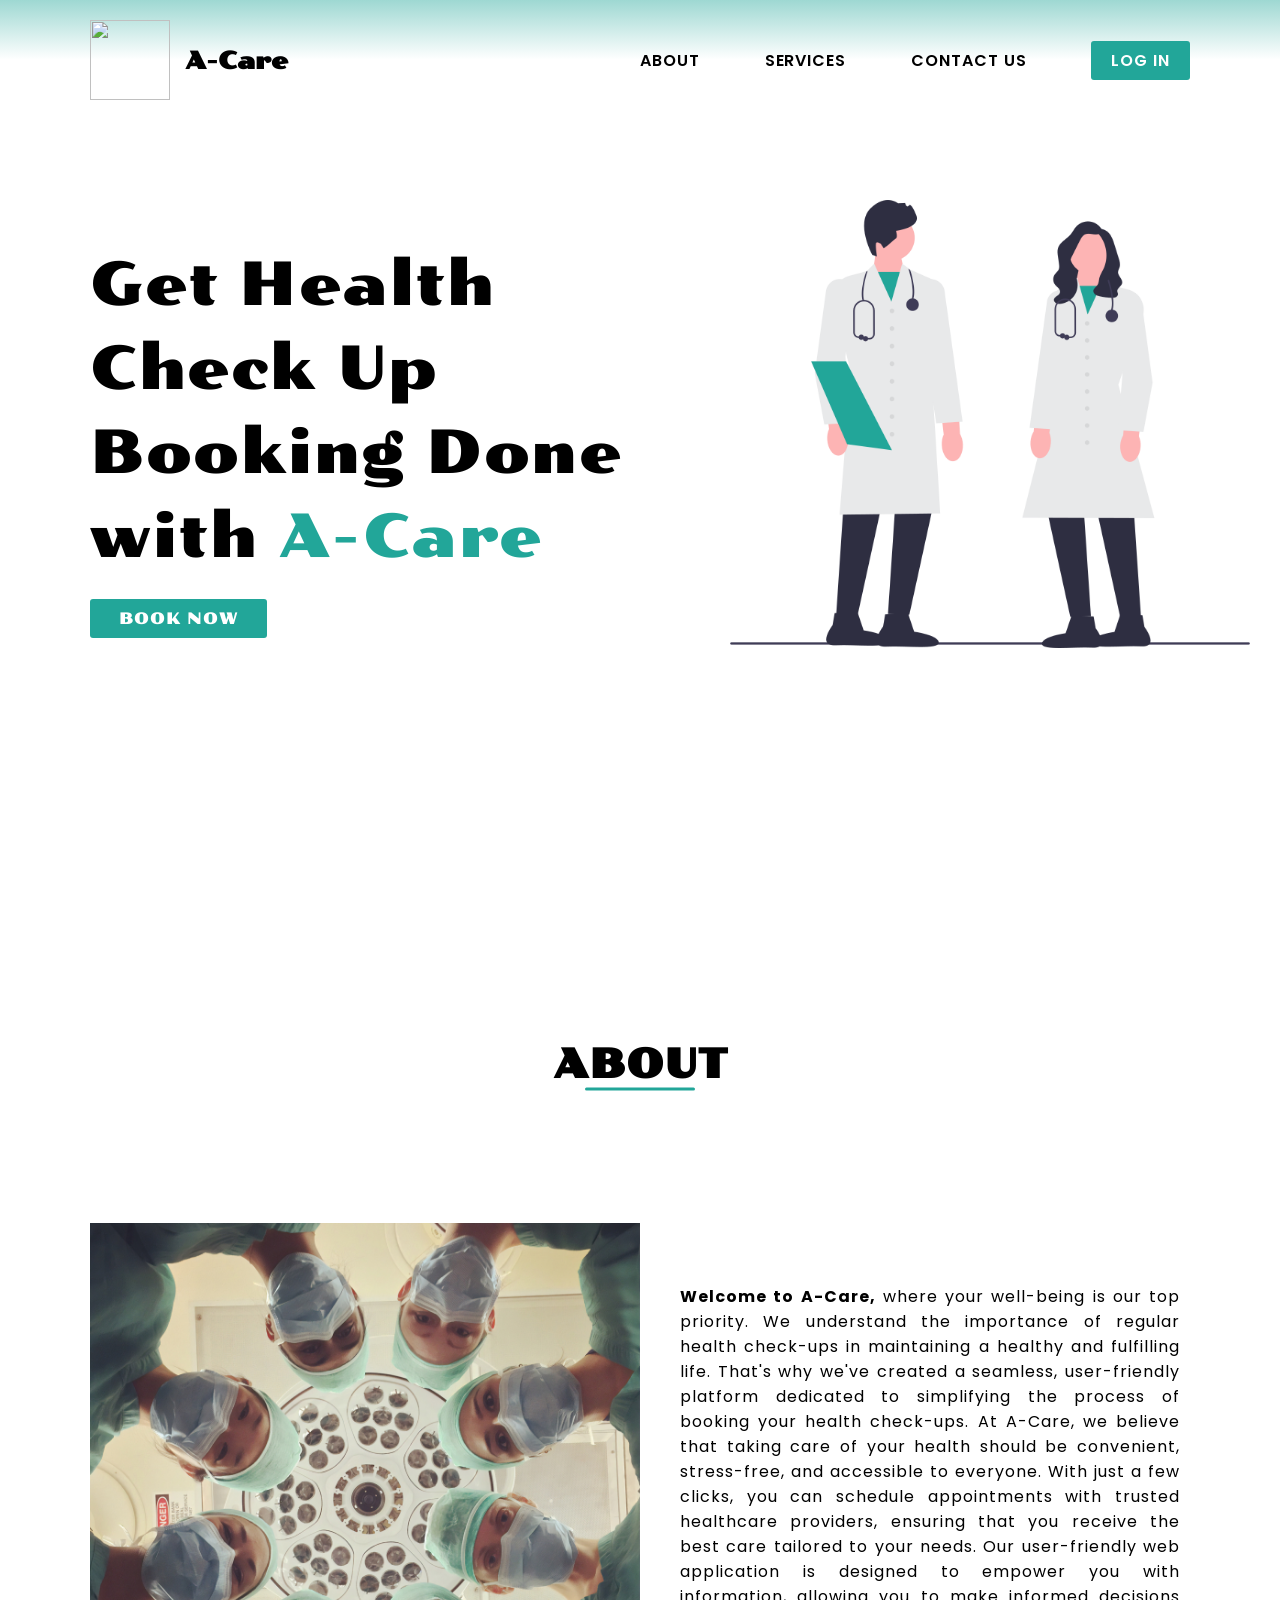
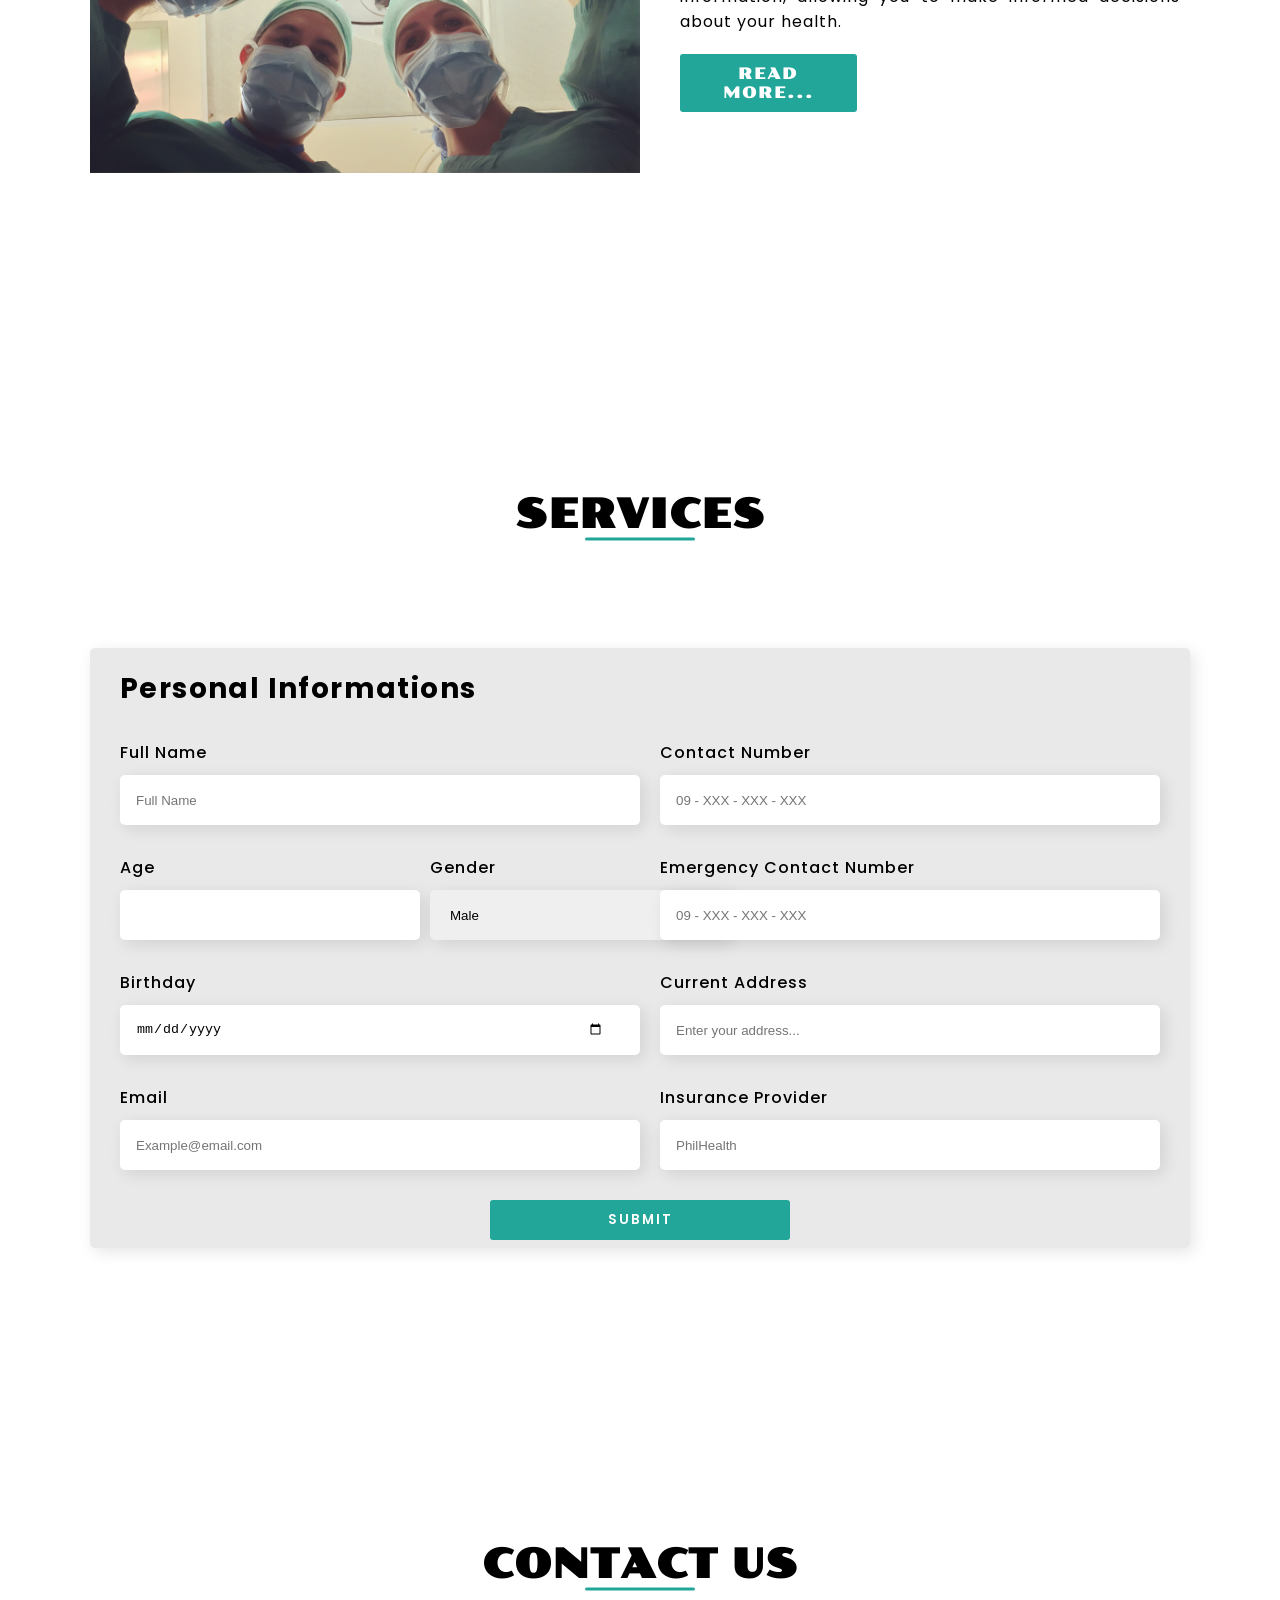
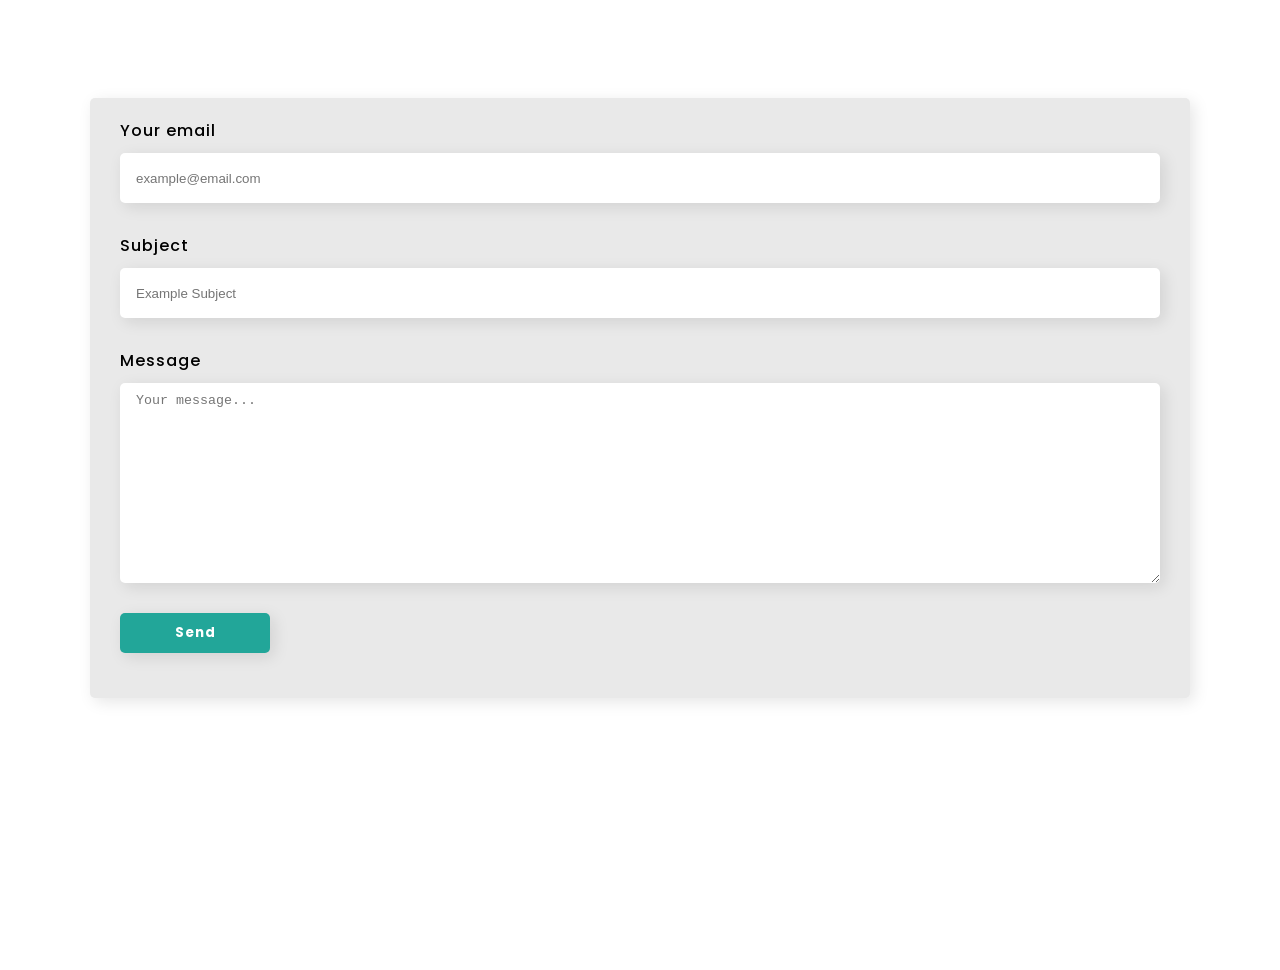
==== index.html @ 089510f6 "hello" ====
<!DOCTYPE html>
<html lang="en">
  <head>
    <meta charset="UTF-8" />
    <meta name="viewport" content="width=device-width, initial-scale=1.0" />
    <title>ACare - Landing Page</title>
    <link rel="stylesheet" href="landing-page.css" />
    <link
      rel="stylesheet"
      href="https://cdnjs.cloudflare.com/ajax/libs/animate.css/4.1.1/animate.min.css"
    />
  </head>
  <body>
    <header>
      <nav>
        <div class="left">
          <div class="logo">
            <img src="../assets/LOGO.png" alt="" />
          </div>
          <h1>A-Care</h1>
        </div>
        <div class="nav-links">
          <ul>
            <li><a href="#about-page">ABOUT</a></li>
            <li><a href="#services-page">SERVICES</a></li>
            <li><a href="#contact-page">CONTACT US</a></li>
            <li><a href="#" class="login">LOG IN</a></li>
          </ul>
        </div>
      </nav>
    </header>
    <main>
      <section id="hero">
        <div class="left animate__animated animate__fadeIn animate__delay-1s">
          <h1>Get Health Check Up Booking Done with <span>A-Care</span></h1>
          <a href="#" class="book-now">BOOK NOW</a>
        </div>
        <div class="right animate__animated animate__fadeIn animate__delay-2s">
          <img src="../assets/doctors.png" alt="doctor" />
        </div>
      </section>
      <section id="about-page">
        <h1 class="page-title">ABOUT</h1>
        <div class="page-content">
          <div class="left">
            <img src="../assets/hospital.jpg" alt="hospital" />
          </div>
          <div class="right">
            <p>
              <span>Welcome to A-Care,</span> where your well-being is our top
              priority. We understand the importance of regular health check-ups
              in maintaining a healthy and fulfilling life. That's why we've
              created a seamless, user-friendly platform dedicated to
              simplifying the process of booking your health check-ups. At
              A-Care, we believe that taking care of your health should be
              convenient, stress-free, and accessible to everyone. With just a
              few clicks, you can schedule appointments with trusted healthcare
              providers, ensuring that you receive the best care tailored to
              your needs. Our user-friendly web application is designed to
              empower you with information, allowing you to make informed
              decisions about your health.
            </p>
            <a href="#">READ MORE...</a>
          </div>
        </div>
      </section>
      <section id="services-page">
        <h1 class="page-title">SERVICES</h1>
        <div class="page-content">
          <div class="center">
            <h2>Personal Informations</h2>
            <form>
              <div class="forms">
              <div class="form-left">
                <div class="form-control">
                  <label for="fullName">Full Name</label>
                  <input type="text" name="fullName" id="fullName" placeholder="Full Name">
                </div>
                <div class="small-inputs">
                  <div class="form-control">
                    <label for="age">Age</label>
                    <input type="number" id="age" name="age">
                  </div>
                  <div class="form-control">
                    <label for="gender">Gender</label>
                    <select id="gender" name="gender">
                      <option value="male">Male</option>
                      <option value="female">Female</option>
                    </select>
                  </div>
                </div>
                <div class="form-control">
                  <label for="bdate">Birthday</label>
                  <input type="date" name="bdate" id="bdate" placeholder="mm/dd/yyyy">
                </div>
                <div class="form-control">
                  <label for="email">Email</label>
                  <input type="email" name="email" id="email" placeholder="Example@email.com">
                </div>
              </div>
              <div class="form-right">
                <div class="form-control">
                  <label for="cNum">Contact Number</label>
                  <input type="text" name="cNum" id="cNum" placeholder="09 - XXX - XXX - XXX">
                </div>
                <div class="form-control">
                  <label for="emergency">Emergency Contact Number</label>
                  <input type="text" name="emergency" id="emergency" placeholder="09 - XXX - XXX - XXX">
                </div>
                <div class="form-control">
                  <label for="paddress">Current Address</label>
                  <input type="text" name="paddress" id="paddress" placeholder="Enter your address...">
                </div>
                <div class="form-control">
                  <label for="insurance">Insurance Provider</label>
                  <input type="text" name="insurance" id="insurance" placeholder="PhilHealth">
                </div>
              </div>
            </div>
            <div class="buttons">
              <button class="submit">submit</button>
            </div>
            </form>
          </div>
        </div>
      </section>
      <section id="contact-page">
        <h1 class="page-title">CONTACT US</h1>
        <div class="page-content">
          <div class="center">
            <form>
              <div class="form-control">
                <label for="email">Your email</label>
                <input
                  id="email"
                  name="email"
                  type="email"
                  placeholder="example@email.com"
                />
              </div>
              <div class="form-control">
                <label for="subject">Subject</label>
                <input
                  type="text"
                  name="subject"
                  id="subject"
                  placeholder="Example Subject"
                />
              </div>
              <div class="form-control">
                <label for="message">Message</label>
                <textarea
                  id="message"
                  name="message"
                  rows="4"
                  cols="50"
                  placeholder="Your message..."
                ></textarea>
              </div>
              <button>Send</button>
            </form>
          </div>
        </div>
      </section>
    </main>
  </body>
</html>

<!-- <section class="hero">
      </section>
      <section class="about-page" id="about-page">
        <div
          class="page-title animate__animated animate__fadeIn animate__delay-1s"
        >
          <h1>About</h1>
        </div>
        <div class="content">
          <div class="left animate__animated animate__fadeIn animate__delay-2s">
            <img src="../assets/hospital.jpg" alt="hospital" />
          </div>
          <div
            class="right left animate__animated animate__fadeIn animate__delay-3s"
          >
            <p>
              <span>Welcome to A-Care,</span> where your well-being is our top
              priority. We understand the importance of regular health check-ups
              in maintaining a healthy and fulfilling life. That's why we've
              created a seamless, user-friendly platform dedicated to
              simplifying the process of booking your health check-ups. At
              A-Care, we believe that taking care of your health should be
              convenient, stress-free, and accessible to everyone. With just a
              few clicks, you can schedule appointments with trusted healthcare
              providers, ensuring that you receive the best care tailored to
              your needs. Our user-friendly web application is designed to
              empower you with information, allowing you to make informed
              decisions about your health.
            </p>
            <button>READ MORE...</button>
          </div>
        </div>
      </section>
      <section id="services-page">
        <div class="page-title">
          <h1>Services</h1>
        </div>
      </section>
      <section id="contact-page">
        <div class="page-title">
          <h1>Contact Us</h1>
        </div>
      </section> -->
---- landing-page.css ----
@import url("https://fonts.googleapis.com/css2?family=Poller+One&family=Poppins:ital,wght@0,300;1,300&display=swap");

* {
  margin: 0;
  padding: 0;
  box-sizing: border-box;
}

body {
  scroll-behavior: smooth;
}

nav {
  height: 120px;
  padding: 20px 90px;
  display: flex;
  justify-content: space-between;
  align-items: center;
  background: linear-gradient(
    180deg,
    rgba(34, 166, 153, 0.44) 0%,
    rgba(255, 255, 255, 0) 49.78%
  );
}

nav .left {
  display: flex;
  align-items: center;
  justify-content: center;
  gap: 15px;
}

nav .left h1 {
  font-family: "Poller One", cursive;
}

nav .logo {
  width: 80px;
  height: 80px;
  border-radius: 50%;
}

nav .logo img {
  width: 80px;
  height: 80px;
}

nav .nav-links {
  height: 100%;
  width: 50%;
}

nav .nav-links ul {
  display: flex;
  align-items: center;
  justify-content: space-between;
  height: 100%;
}

nav .nav-links ul li {
  list-style-type: none;
}

nav .nav-links ul li a {
  text-decoration: none;
  color: black;
  color: #000;
  text-align: center;
  font-family: Poppins;
  font-size: 16px;
  font-style: normal;
  font-weight: 600;
  line-height: normal;
  letter-spacing: 0.95px;
  position: relative;
}

nav .nav-links > ul > li > a::after {
  content: "";
  position: absolute;
  left: 0;
  bottom: -3px;
  width: 100%;
  background-color: #22a699;
  height: 2px;
  transform: scaleX(0);
  transition: all 0.3s ease;
}

nav .nav-links > ul > li > a:not(.login):hover::after {
  transform: scaleX(1);
}

nav .nav-links ul li .login {
  background: #22a699;
  padding: 8px 20px;
  color: #fff;
  border-radius: 3px;
}

nav .nav-links ul li .login:hover {
  opacity: 80%;
}

main section {
  padding: 20px 90px;
  height: 100vh;
}

main section:not(#hero) {
  margin-bottom: 150px;
}

main #hero {
  display: flex;
  justify-content: space-between;
  align-items: start;
}

main section .left,
main section .right {
  width: 50%;
  height: 600px;
}

main section .left {
  display: flex;
  flex-direction: column;
  justify-content: center;
}

main section .left > h1 {
  font-family: "Poller One", cursive;
  font-size: 60px;
  font-style: normal;
  font-weight: 400;
  line-height: 140%;
  letter-spacing: 1.5px;
}

main section .left > h1 > span {
  color: #22a699;
}

main section .left > a {
  width: 176.663px;
  padding: 10px;
  text-align: center;
  text-decoration: none;
  color: #fff;
  background: #22a699;
  font-family: "Poller One", cursive;
  margin-top: 20px;
  border-radius: 3px;
  letter-spacing: 1px;
}

main #hero .right img {
  width: 700px;
}

main section > h1 {
  font-family: "Poller One";
  font-weight: 600;
  letter-spacing: 1px;
  position: relative;
  font-size: 40px;
  text-align: center;
}

main section > h1::after {
  content: "";
  position: absolute;
  left: 50%;
  transform: translate(-50%, -50%);
  background-color: #22a699;
  width: 10%;
  height: 3px;
  bottom: -4px;
  border-radius: 5px;
}

main section .page-content {
  display: flex;
  justify-content: space-between;
  align-items: center;
  gap: 30px;
}

main section .page-content .left,
main section .page-content .right,
main section .page-content .center {
  margin-top: 110px;
}

main section .page-content .right {
  display: flex;
  justify-content: center;
  flex-direction: column;
  align-items: start;
  padding: 10px;
}

main section .page-content .right p {
  font-family: "Poppins";
  text-align: justify;
  font-size: 16px;
  letter-spacing: 1px;
}

main section .page-content .right p > span {
  font-weight: 700;
}

main section .page-content .right > a {
  width: 176.663px;
  padding: 10px;
  text-align: center;
  text-decoration: none;
  color: #fff;
  background: #22a699;
  font-family: "Poller One", cursive;
  margin-top: 20px;
  border-radius: 3px;
  letter-spacing: 1px;
}

main section .page-content .center {
  width: 100%;
  height: 600px;
  background: #e9e9e9;
  box-shadow: 4px 4px 16px rgba(0, 0, 0, 0.1);
  border-radius: 5px;
  padding: 20px 30px;
}

section .page-content .center .form-control {
  display: flex;
  flex-direction: column;
  gap: 10px;
  margin-bottom: 30px;
}

section .page-content .center .form-control label {
  font-family: "Poppins";
  font-size: 16px;
  font-weight: 500;
  letter-spacing: 1px;
}

#contact-page .page-content .center .form-control input[type="text"],
#contact-page .page-content .center .form-control input[type="email"],
#contact-page .page-content .center .form-control textarea {
  height: 50px;
  padding: 10px 36px 10px 16px;
  border-radius: 5px;
  outline: none;
  border: none;
  box-shadow: 4px 4px 16px rgba(0, 0, 0, 0.1);
}

#contact-page .page-content .center .form-control textarea {
  height: 200px;
}

#contact-page .page-content .center button {
  width: 150px;
  padding: 10px;
  border-radius: 5px;
  cursor: pointer;
  outline: none;
  border: none;
  color: #fff;
  box-shadow: 4px 4px 16px rgba(0, 0, 0, 0.1);
  background-color: #22a699;
  font-family: "Poppins";
  font-weight: 700;
  letter-spacing: 1px;
}

#services-page .page-content .center .forms {
  display: flex;
  gap: 20px;
}

#services-page .page-content .center .buttons {
  display: flex;
  justify-content: space-around;
}

#services-page .page-content .center .buttons .submit {
  height: 40px;
  width: 300px;
  font-family: "Poppins";
  background-color: #22a699;
  border: none;
  color: #fff;
  text-transform: uppercase;
  letter-spacing: 2px;
  font-weight: 600;
  border-radius: 3px;
  cursor: pointer;
}

#services-page .page-content .center h2 {
  color: #000;
  font-family: Poppins;
  font-size: 28px;
  font-style: normal;
  font-weight: 700;
  line-height: normal;
  letter-spacing: 1.4px;
}

#services-page .page-content .center .form-left,
#services-page .page-content .center .form-right {
  width: 50%;
  display: flex;
  flex-direction: column;
  justify-content: center;
  padding-top: 30px;
}

#services-page .page-content .center .form-left .small-inputs {
  display: flex;
  justify-content: space-between;
  gap: 10px;
}

#services-page .page-content .center .form-control input[type="text"],
#services-page .page-content .center .form-control input[type="email"],
#services-page .page-content .center .form-control input[type="number"],
#services-page .page-content .center .form-control input[type="date"],
#services-page .page-content .center .form-control select {
  height: 50px;
  padding: 10px 36px 10px 16px;
  border-radius: 5px;
  outline: none;
  border: none;
  box-shadow: 4px 4px 16px rgba(0, 0, 0, 0.1);
}

.small-inputs .form-control input[type="number"],
.small-inputs .form-control select {
  height: 50px;
  width: 300px;
  padding: 10px 36px 10px 16px;
  border-radius: 5px;
  outline: none;
  border: none;
  box-shadow: 4px 4px 16px rgba(0, 0, 0, 0.1);
}
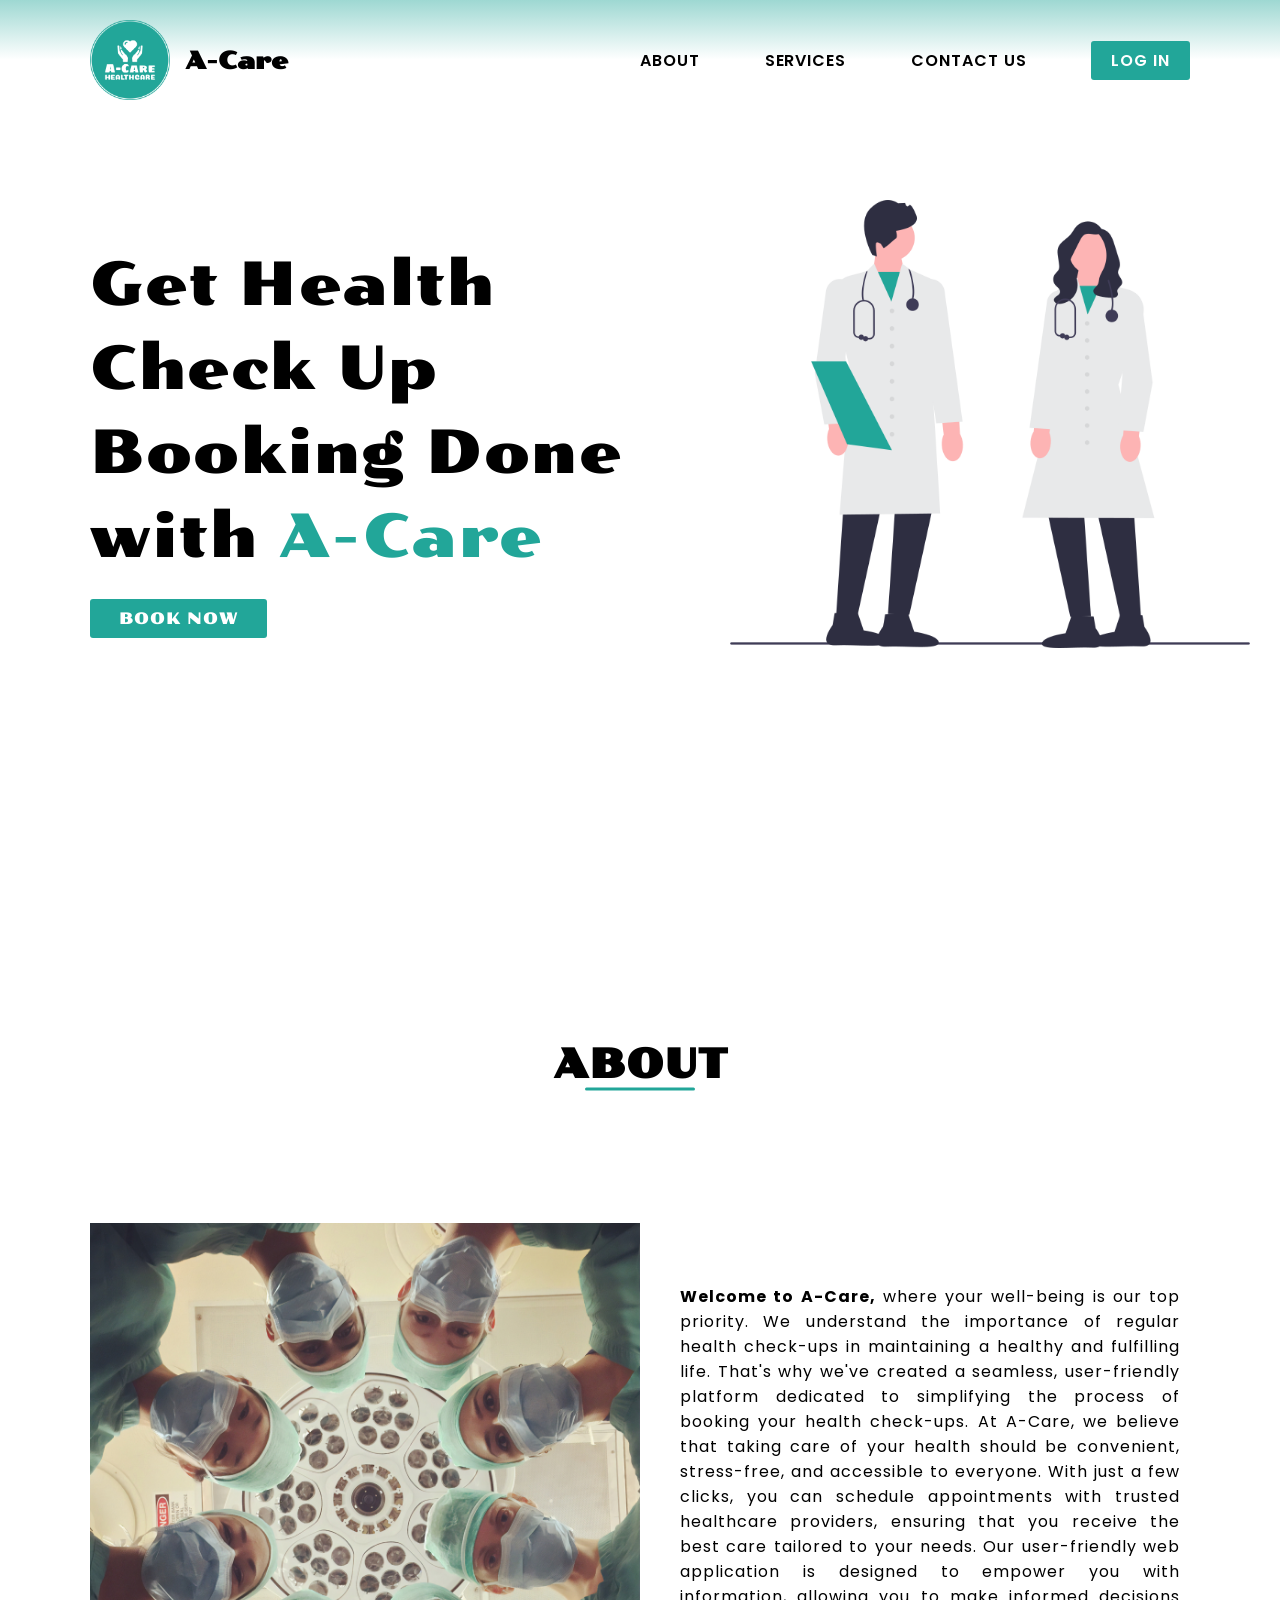
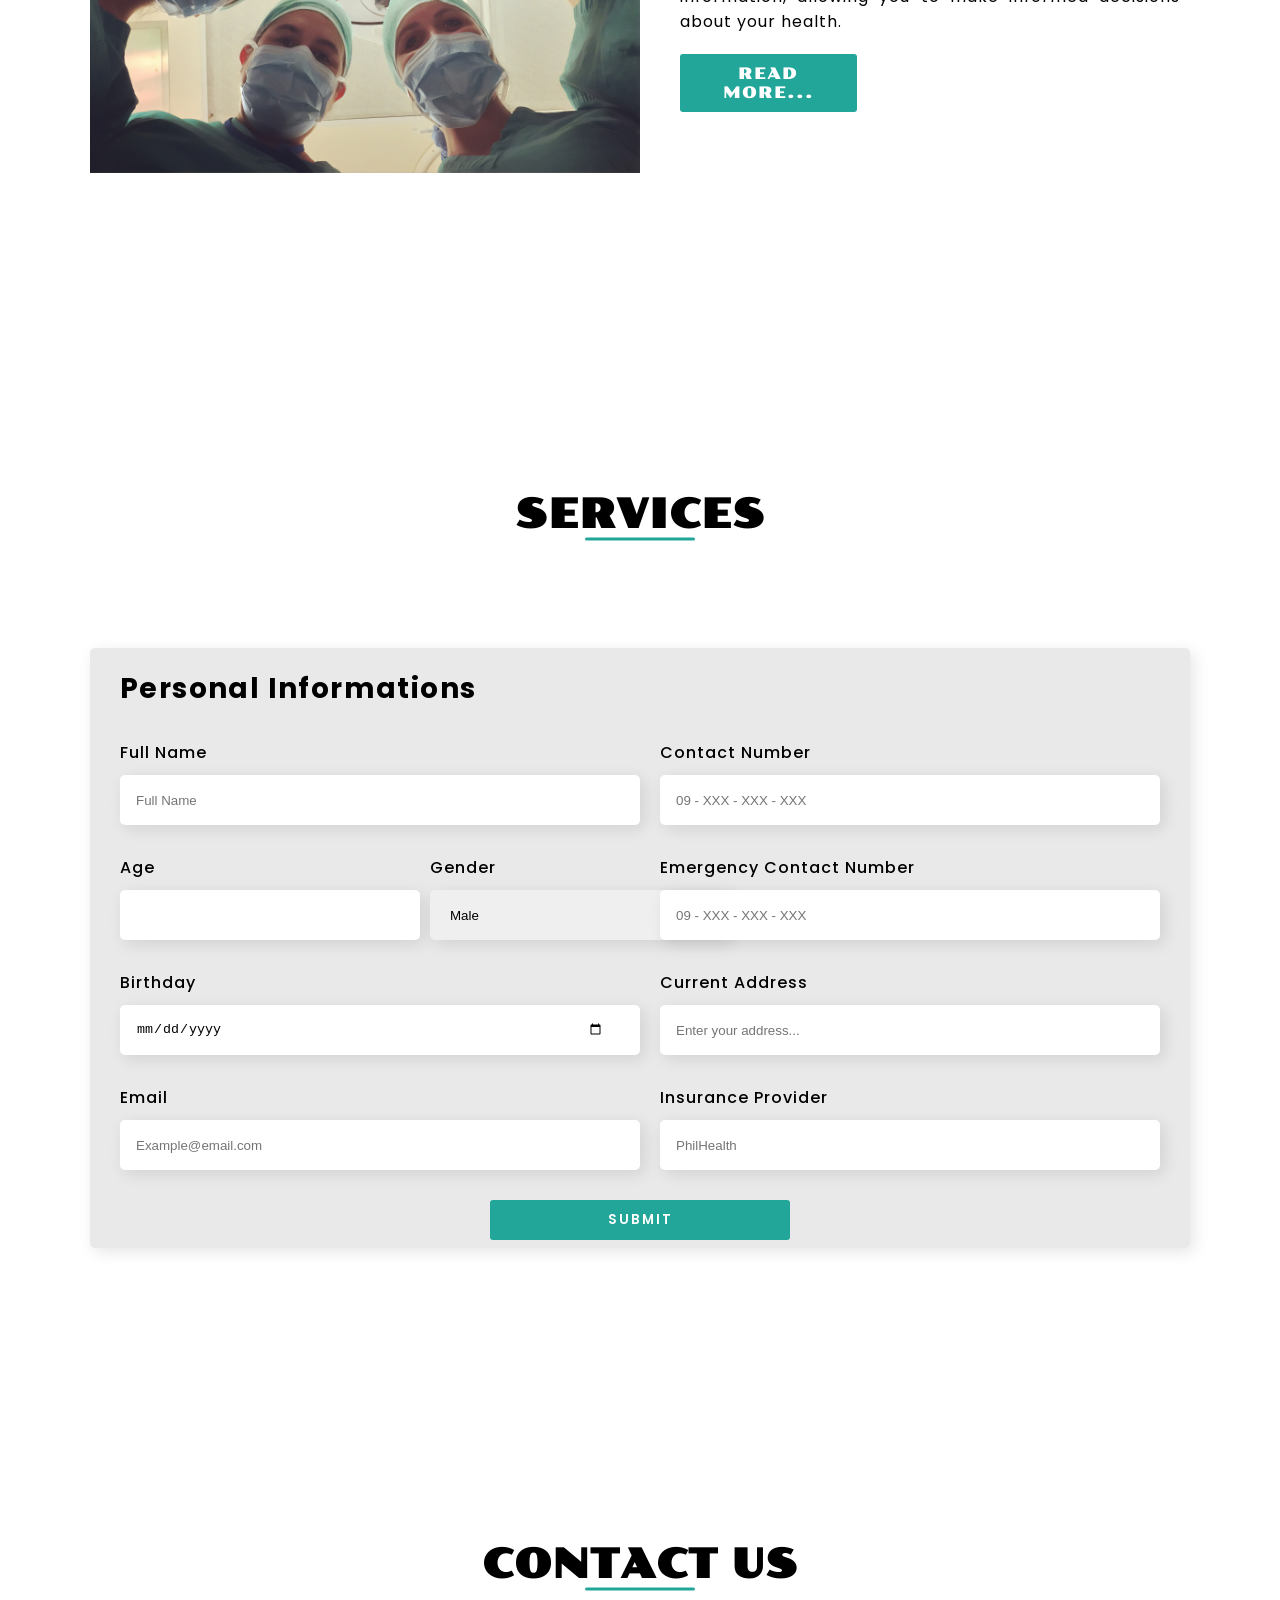
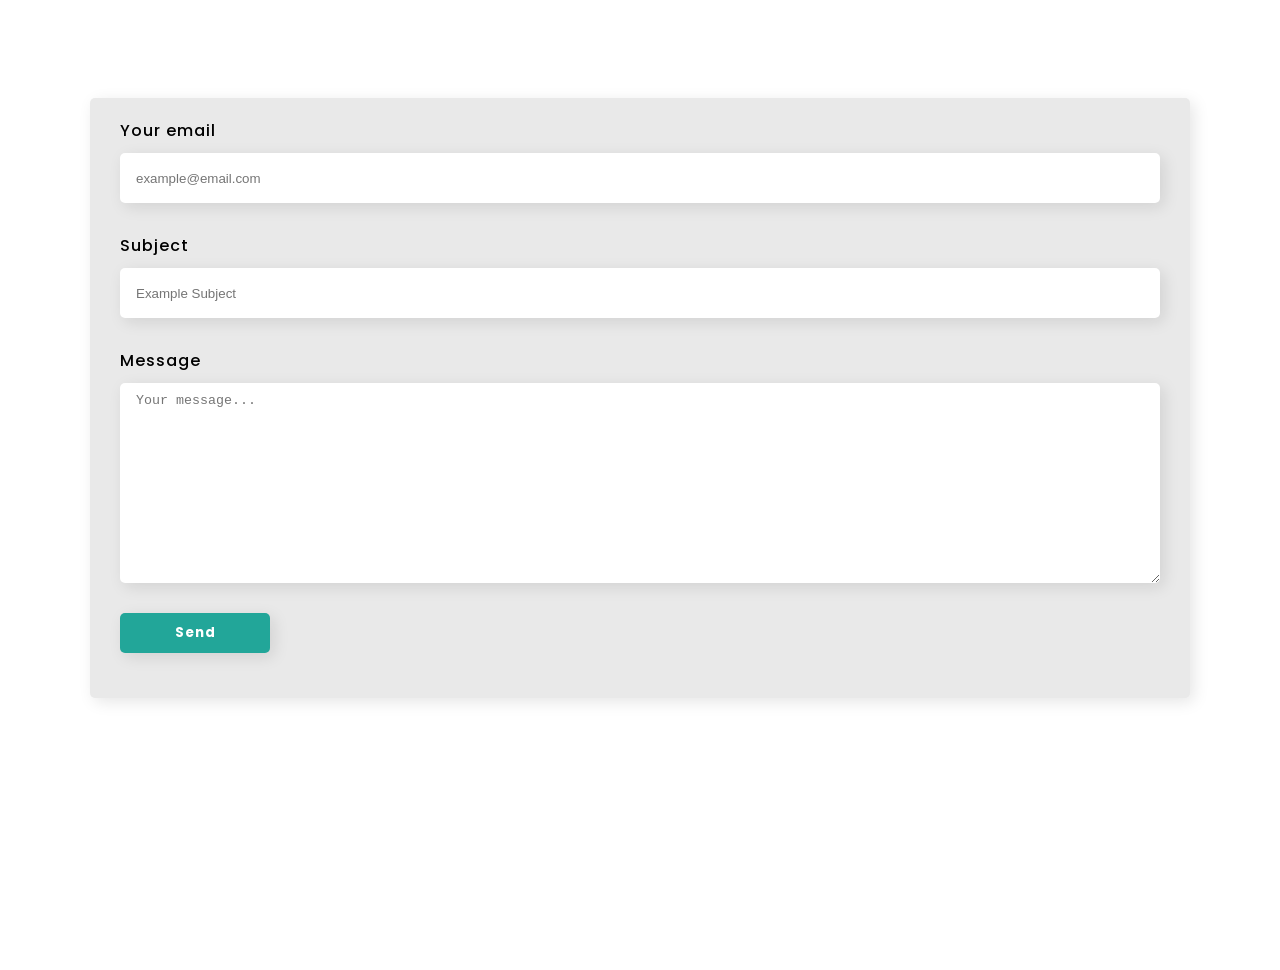
==== commit f3e18cbd: "adjustments" ====
--- a/index.html
+++ b/index.html
@@ -15,7 +15,7 @@
       <nav>
         <div class="left">
           <div class="logo">
-            <img src="../assets/LOGO.png" alt="" />
+            <img src="./assets/logo.png" alt="" />
           </div>
           <h1>A-Care</h1>
         </div>
@@ -36,14 +36,14 @@
           <a href="#" class="book-now">BOOK NOW</a>
         </div>
         <div class="right animate__animated animate__fadeIn animate__delay-2s">
-          <img src="../assets/doctors.png" alt="doctor" />
+          <img src="./assets/doctors.png" alt="doctor" />
         </div>
       </section>
       <section id="about-page">
         <h1 class="page-title">ABOUT</h1>
         <div class="page-content">
           <div class="left">
-            <img src="../assets/hospital.jpg" alt="hospital" />
+            <img src="./assets/hospital.jpg" alt="hospital" />
           </div>
           <div class="right">
             <p>
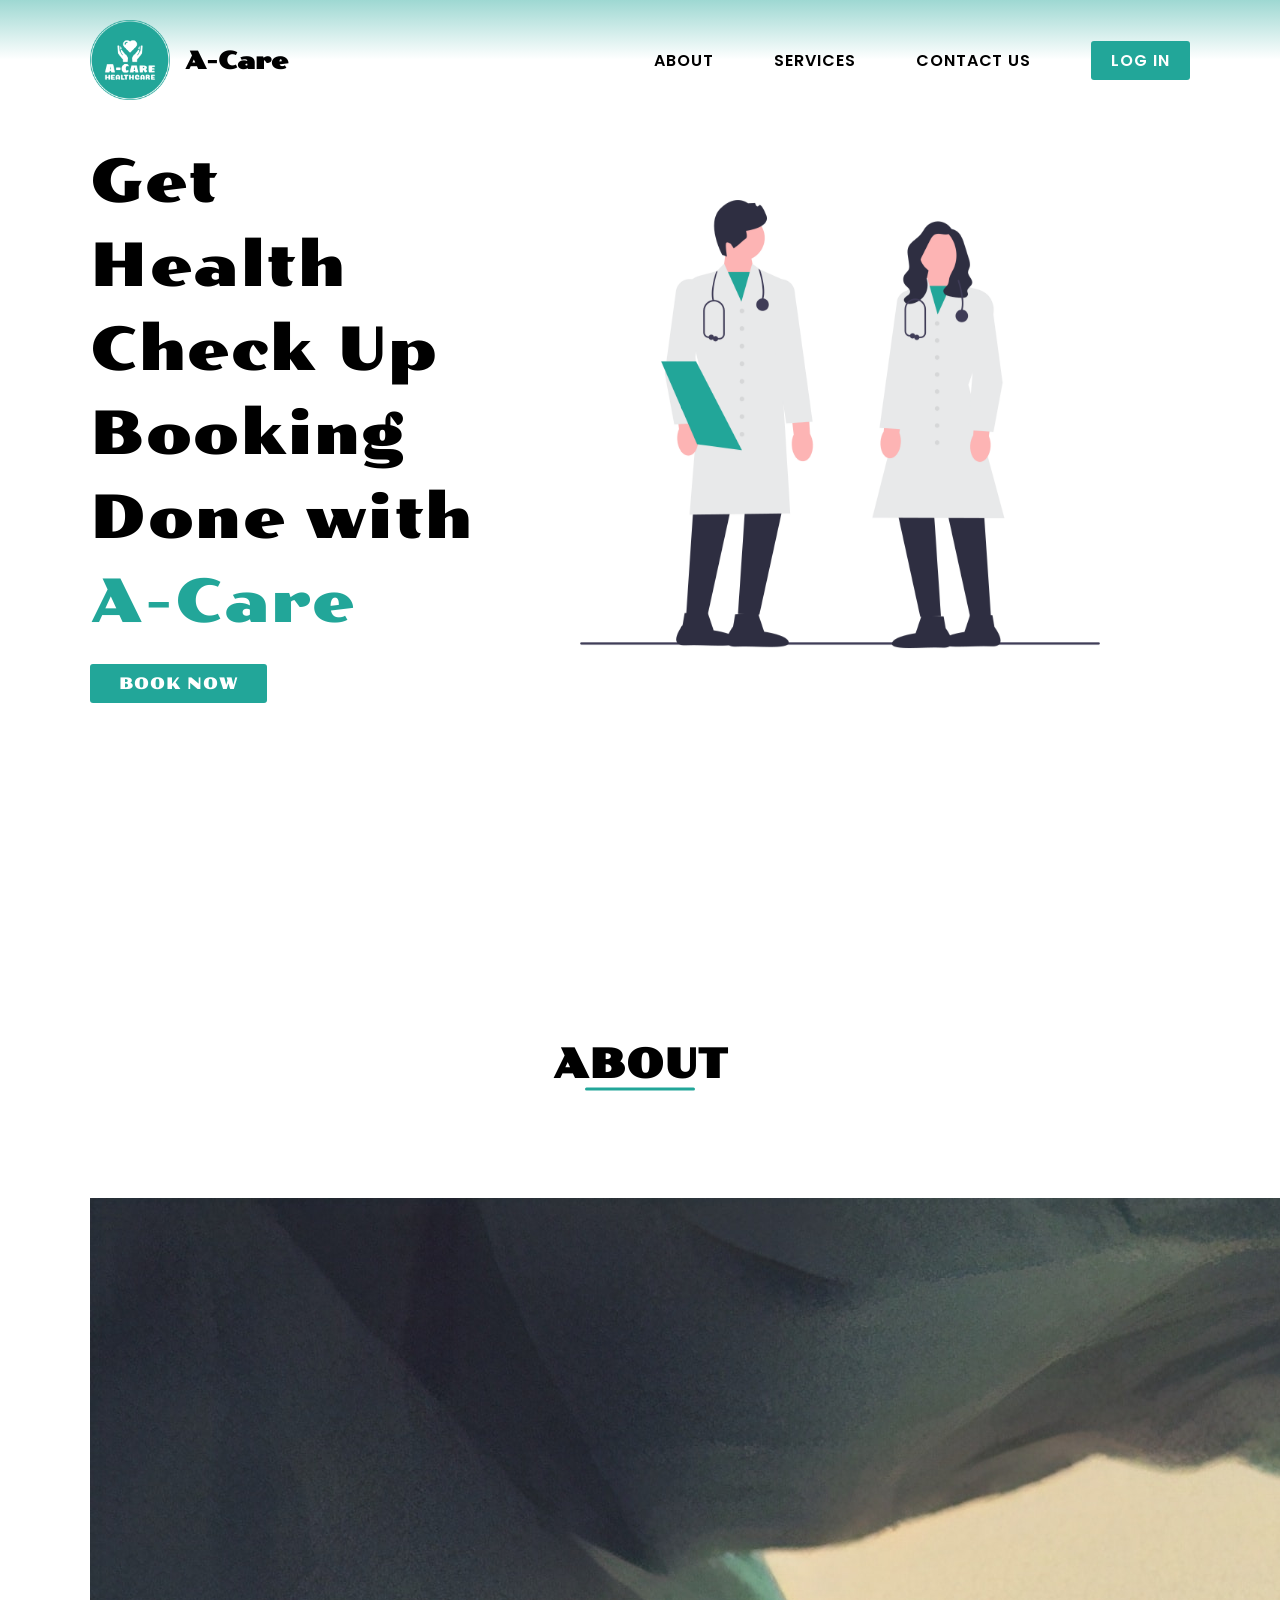
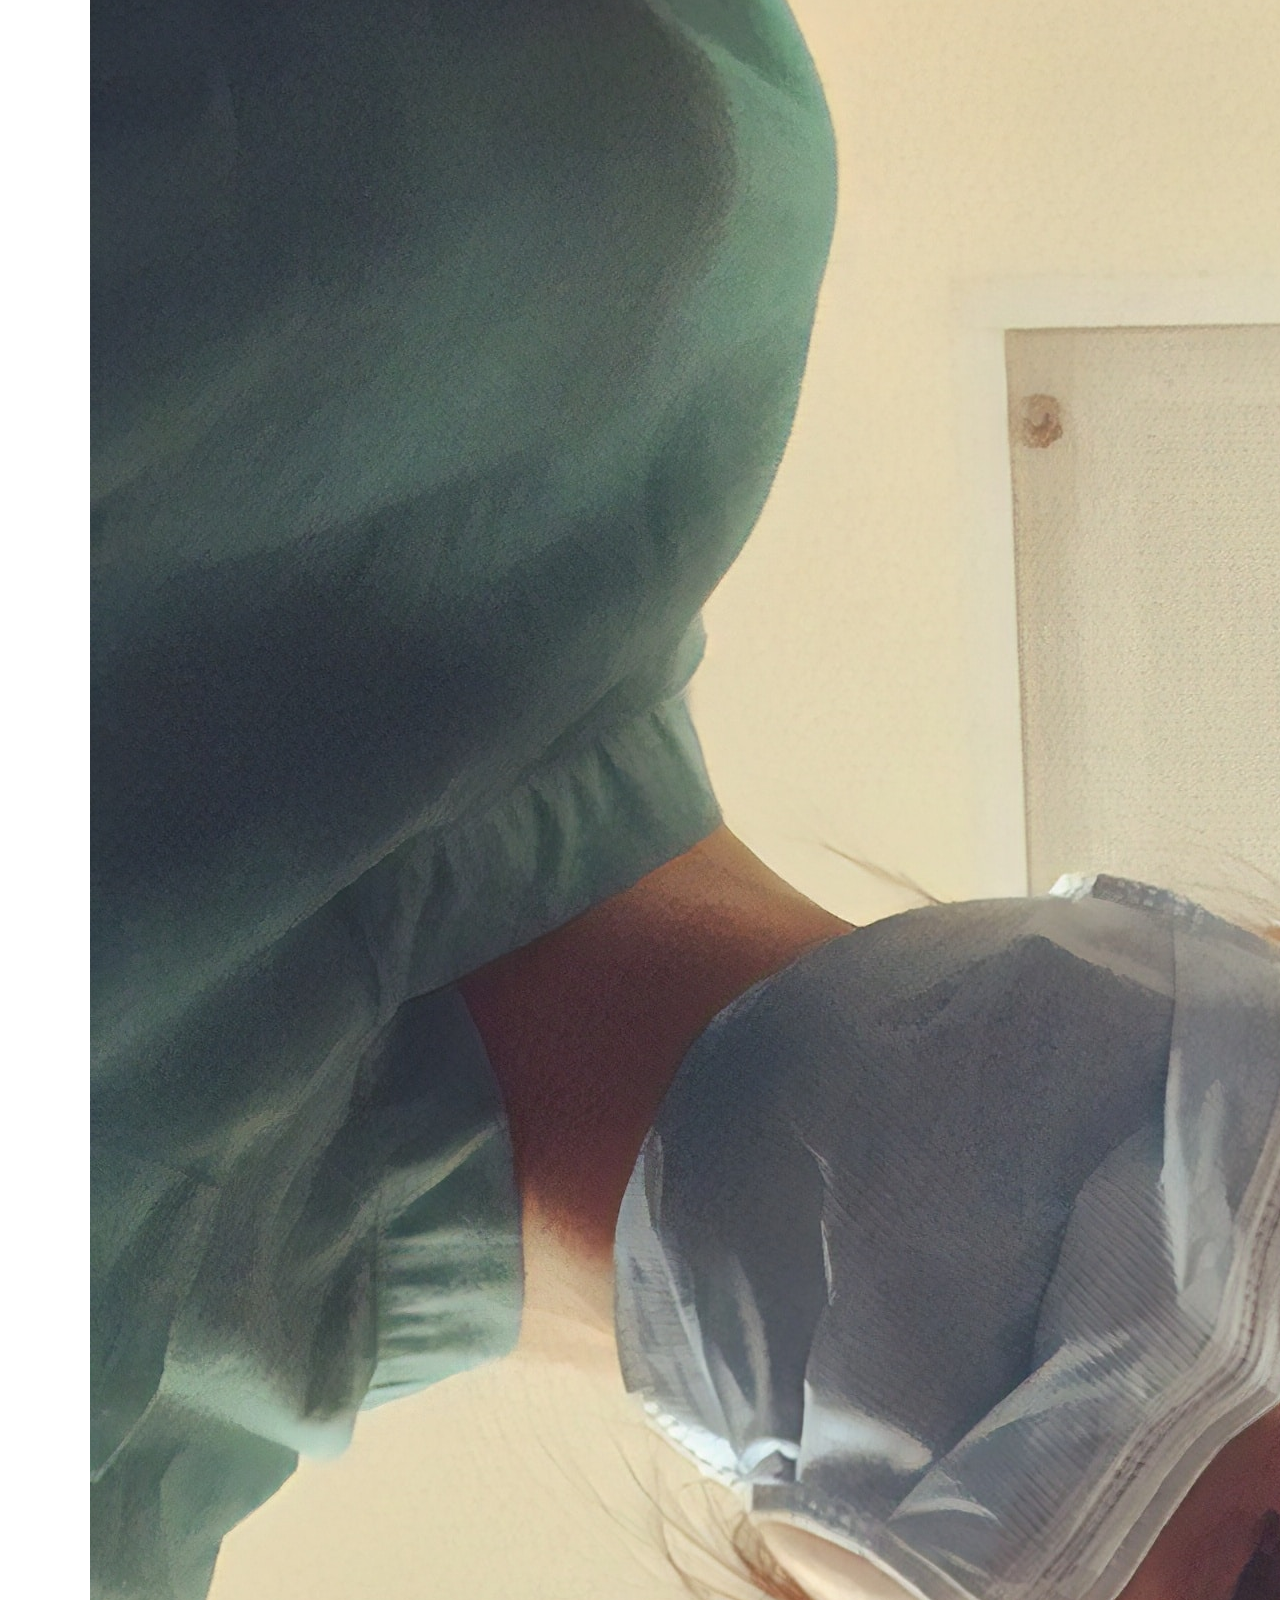
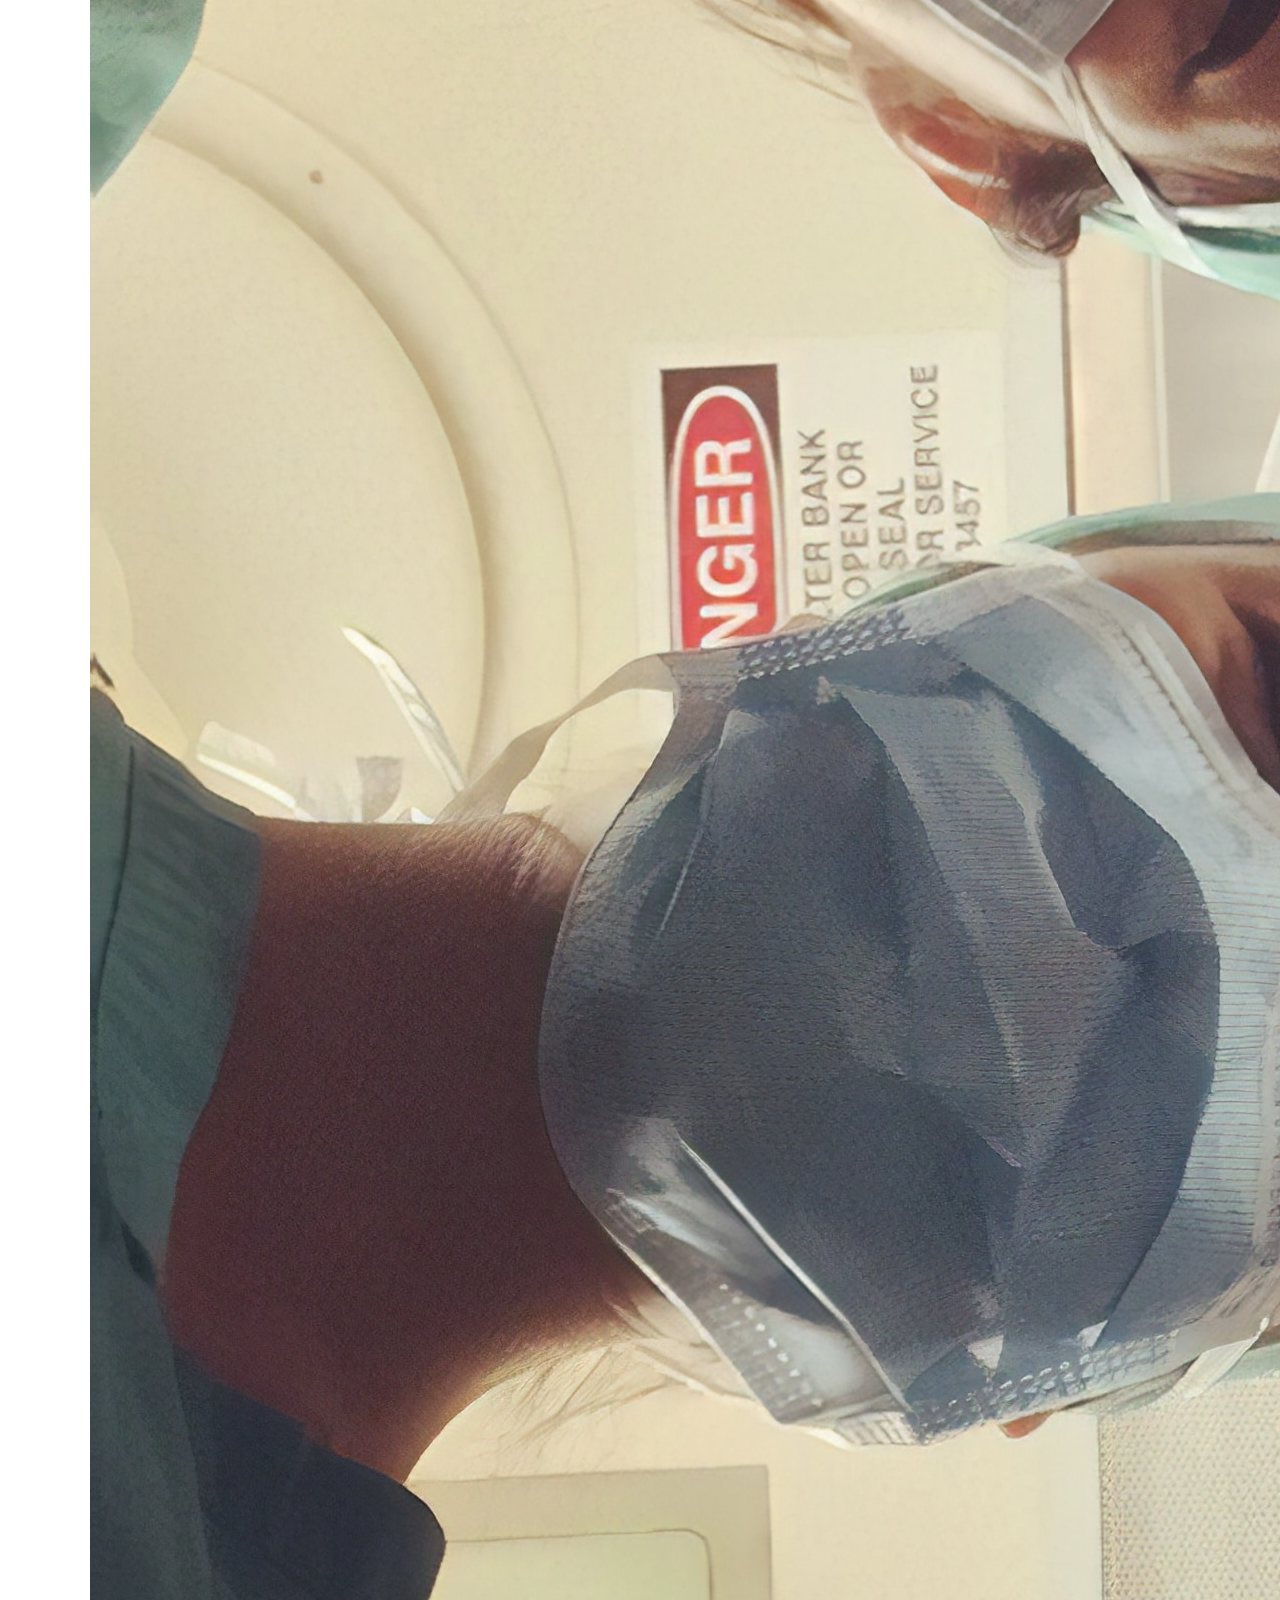
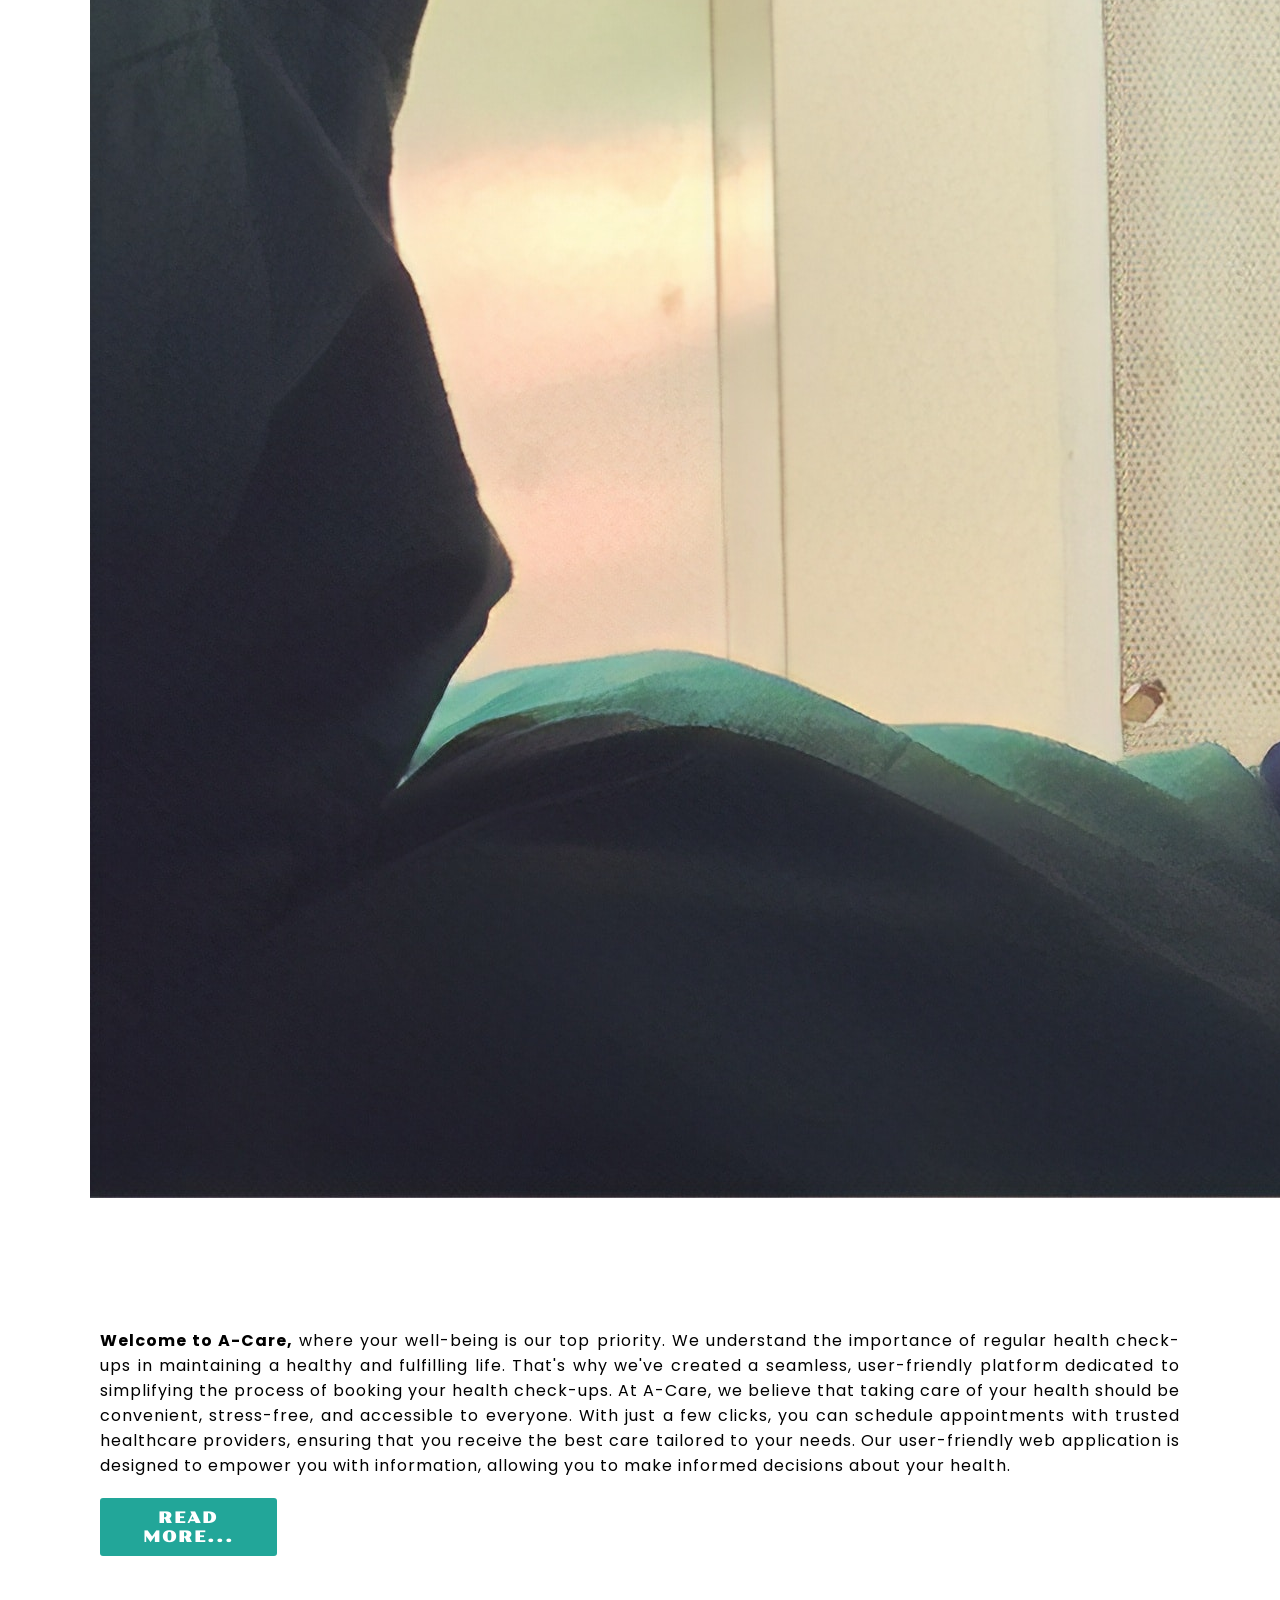
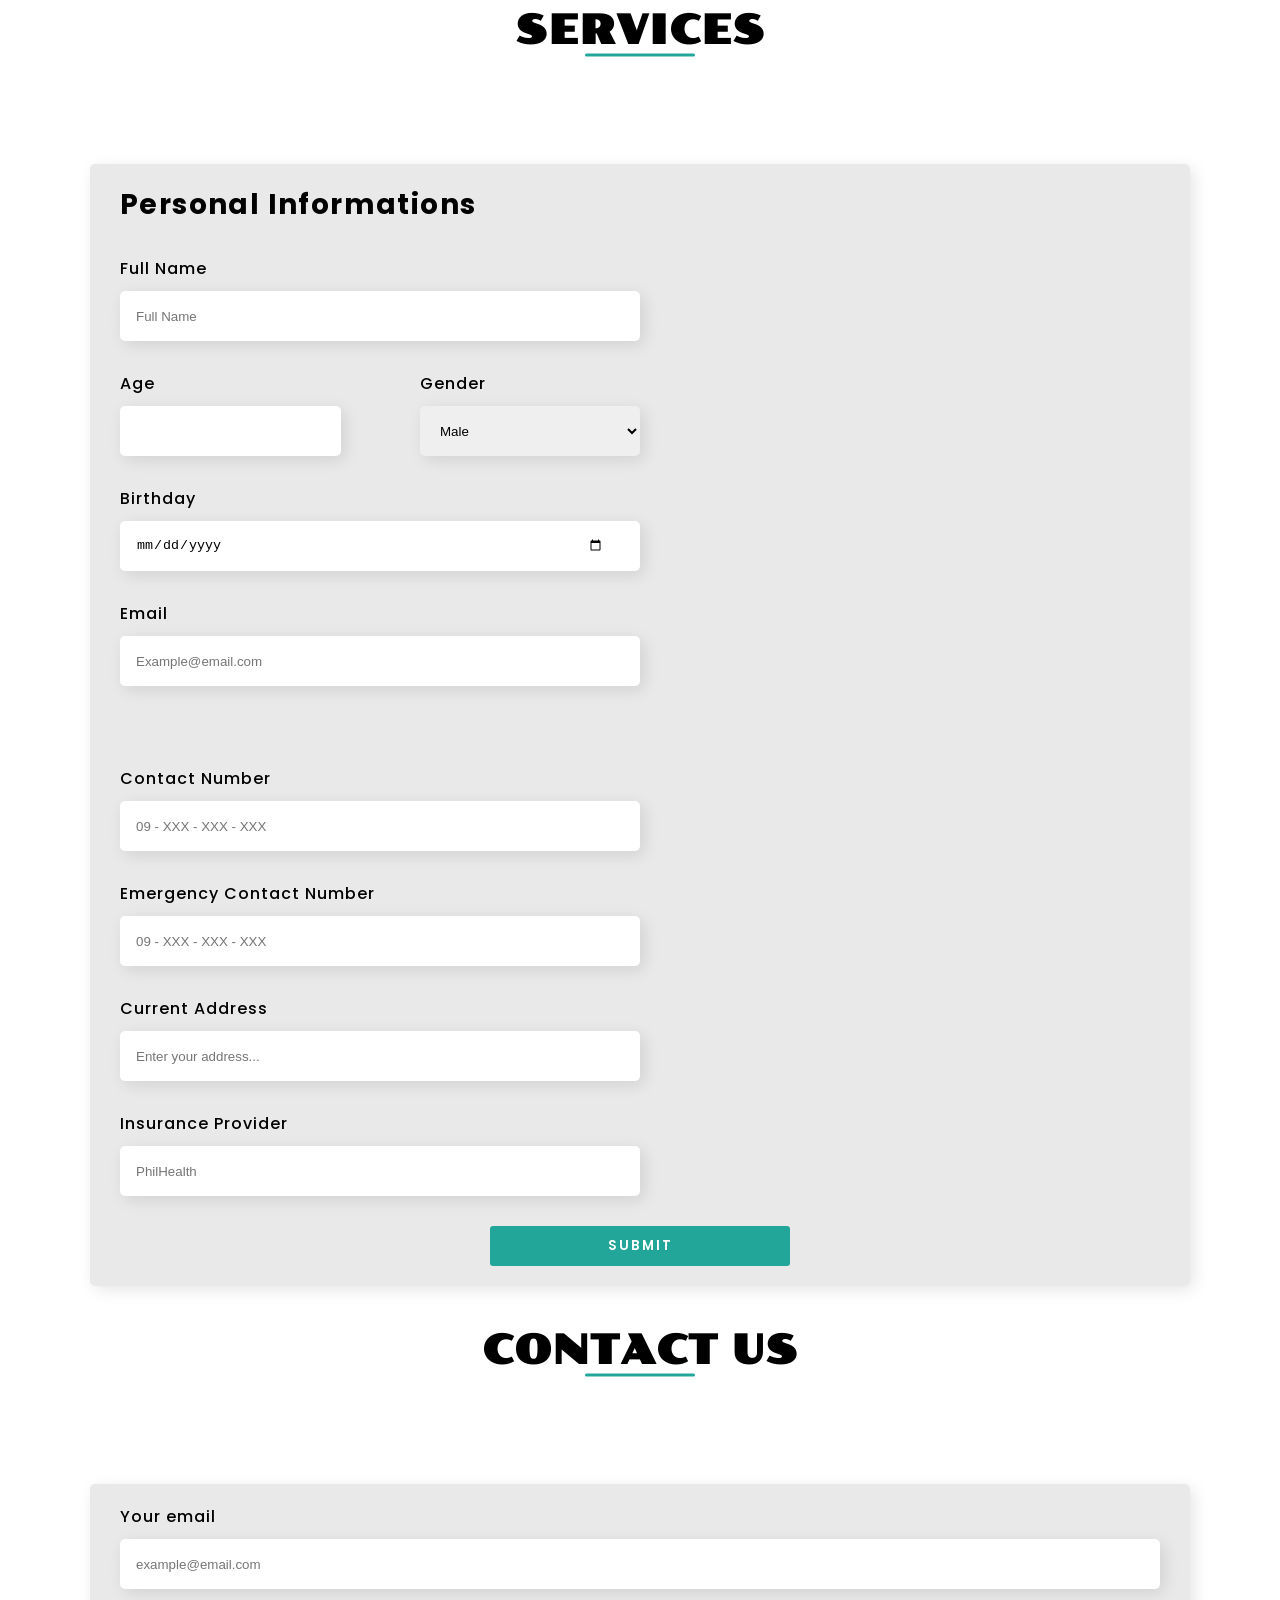
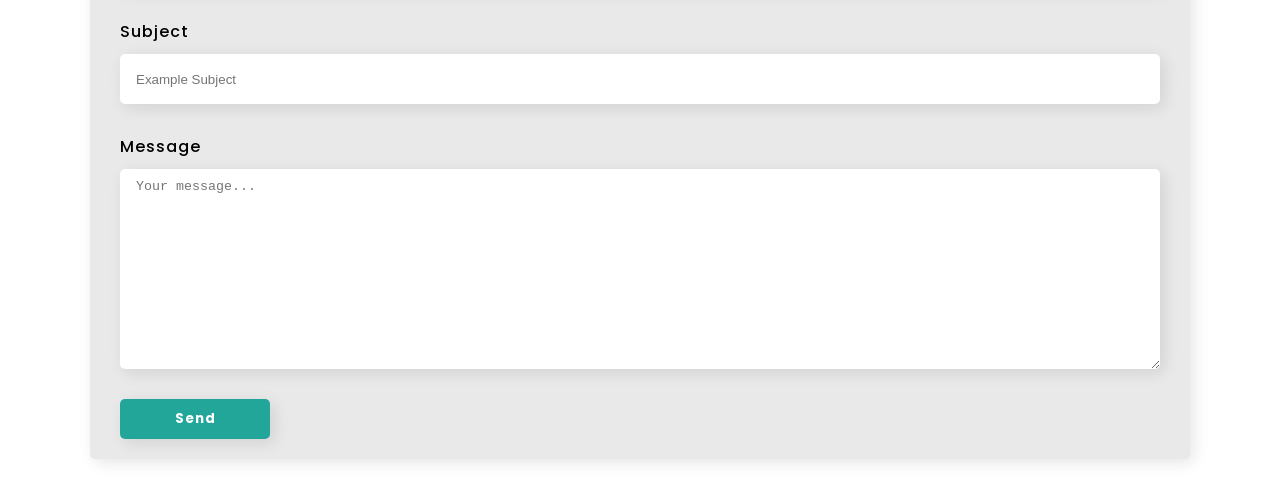
==== commit eaba96b6: "mobile view" ====
--- a/index.html
+++ b/index.html
@@ -12,20 +12,31 @@
   </head>
   <body>
     <header>
-      <nav>
+      <nav class="navbar">
         <div class="left">
           <div class="logo">
             <img src="./assets/logo.png" alt="" />
           </div>
           <h1>A-Care</h1>
         </div>
-        <div class="nav-links">
-          <ul>
-            <li><a href="#about-page">ABOUT</a></li>
-            <li><a href="#services-page">SERVICES</a></li>
-            <li><a href="#contact-page">CONTACT US</a></li>
-            <li><a href="#" class="login">LOG IN</a></li>
-          </ul>
+        <ul class="nav-menu">
+          <li class="nav-item">
+            <a href="#about-page" class="nav-link">ABOUT</a>
+          </li>
+          <li class="nav-item">
+            <a href="#services-page" class="nav-link">SERVICES</a>
+          </li>
+          <li class="nav-item">
+            <a href="#contact-page" class="nav-link">CONTACT US</a>
+          </li>
+          <li class="nav-item">
+            <a href="#" class="nav-link login">LOG IN</a>
+          </li>
+        </ul>
+        <div class="hamburger">
+          <span class="bar"></span>
+          <span class="bar"></span>
+          <span class="bar"></span>
         </div>
       </nav>
     </header>
@@ -71,55 +82,90 @@
             <h2>Personal Informations</h2>
             <form>
               <div class="forms">
-              <div class="form-left">
-                <div class="form-control">
-                  <label for="fullName">Full Name</label>
-                  <input type="text" name="fullName" id="fullName" placeholder="Full Name">
+                <div class="form-left">
+                  <div class="form-control">
+                    <label for="fullName">Full Name</label>
+                    <input
+                      type="text"
+                      name="fullName"
+                      id="fullName"
+                      placeholder="Full Name"
+                    />
+                  </div>
+                  <div class="small-inputs">
+                    <div class="form-control">
+                      <label for="age">Age</label>
+                      <input type="number" id="age" name="age" />
+                    </div>
+                    <div class="form-control">
+                      <label for="gender">Gender</label>
+                      <select id="gender" name="gender">
+                        <option value="male">Male</option>
+                        <option value="female">Female</option>
+                      </select>
+                    </div>
+                  </div>
+                  <div class="form-control">
+                    <label for="bdate">Birthday</label>
+                    <input
+                      type="date"
+                      name="bdate"
+                      id="bdate"
+                      placeholder="mm/dd/yyyy"
+                    />
+                  </div>
+                  <div class="form-control">
+                    <label for="email">Email</label>
+                    <input
+                      type="email"
+                      name="email"
+                      id="email"
+                      placeholder="Example@email.com"
+                    />
+                  </div>
                 </div>
-                <div class="small-inputs">
-                  <div class="form-control">
-                    <label for="age">Age</label>
-                    <input type="number" id="age" name="age">
-                  </div>
-                  <div class="form-control">
-                    <label for="gender">Gender</label>
-                    <select id="gender" name="gender">
-                      <option value="male">Male</option>
-                      <option value="female">Female</option>
-                    </select>
+                <div class="form-right">
+                  <div class="form-control">
+                    <label for="cNum">Contact Number</label>
+                    <input
+                      type="text"
+                      name="cNum"
+                      id="cNum"
+                      placeholder="09 - XXX - XXX - XXX"
+                    />
+                  </div>
+                  <div class="form-control">
+                    <label for="emergency">Emergency Contact Number</label>
+                    <input
+                      type="text"
+                      name="emergency"
+                      id="emergency"
+                      placeholder="09 - XXX - XXX - XXX"
+                    />
+                  </div>
+                  <div class="form-control">
+                    <label for="paddress">Current Address</label>
+                    <input
+                      type="text"
+                      name="paddress"
+                      id="paddress"
+                      placeholder="Enter your address..."
+                    />
+                  </div>
+                  <div class="form-control">
+                    <label for="insurance">Insurance Provider</label>
+                    <input
+                      type="text"
+                      name="insurance"
+                      id="insurance"
+                      placeholder="PhilHealth"
+                    />
                   </div>
                 </div>
-                <div class="form-control">
-                  <label for="bdate">Birthday</label>
-                  <input type="date" name="bdate" id="bdate" placeholder="mm/dd/yyyy">
-                </div>
-                <div class="form-control">
-                  <label for="email">Email</label>
-                  <input type="email" name="email" id="email" placeholder="Example@email.com">
-                </div>
-              </div>
-              <div class="form-right">
-                <div class="form-control">
-                  <label for="cNum">Contact Number</label>
-                  <input type="text" name="cNum" id="cNum" placeholder="09 - XXX - XXX - XXX">
-                </div>
-                <div class="form-control">
-                  <label for="emergency">Emergency Contact Number</label>
-                  <input type="text" name="emergency" id="emergency" placeholder="09 - XXX - XXX - XXX">
-                </div>
-                <div class="form-control">
-                  <label for="paddress">Current Address</label>
-                  <input type="text" name="paddress" id="paddress" placeholder="Enter your address...">
-                </div>
-                <div class="form-control">
-                  <label for="insurance">Insurance Provider</label>
-                  <input type="text" name="insurance" id="insurance" placeholder="PhilHealth">
-                </div>
-              </div>
-            </div>
-            <div class="buttons">
-              <button class="submit">submit</button>
-            </div>
+              </div>
+              <div class="buttons">
+                <button class="submit">submit</button>
+              </div>
             </form>
           </div>
         </div>
@@ -163,49 +209,6 @@
         </div>
       </section>
     </main>
+    <script src="./script.js"></script>
   </body>
 </html>
-
-<!-- <section class="hero">
-      </section>
-      <section class="about-page" id="about-page">
-        <div
-          class="page-title animate__animated animate__fadeIn animate__delay-1s"
-        >
-          <h1>About</h1>
-        </div>
-        <div class="content">
-          <div class="left animate__animated animate__fadeIn animate__delay-2s">
-            <img src="../assets/hospital.jpg" alt="hospital" />
-          </div>
-          <div
-            class="right left animate__animated animate__fadeIn animate__delay-3s"
-          >
-            <p>
-              <span>Welcome to A-Care,</span> where your well-being is our top
-              priority. We understand the importance of regular health check-ups
-              in maintaining a healthy and fulfilling life. That's why we've
-              created a seamless, user-friendly platform dedicated to
-              simplifying the process of booking your health check-ups. At
-              A-Care, we believe that taking care of your health should be
-              convenient, stress-free, and accessible to everyone. With just a
-              few clicks, you can schedule appointments with trusted healthcare
-              providers, ensuring that you receive the best care tailored to
-              your needs. Our user-friendly web application is designed to
-              empower you with information, allowing you to make informed
-              decisions about your health.
-            </p>
-            <button>READ MORE...</button>
-          </div>
-        </div>
-      </section>
-      <section id="services-page">
-        <div class="page-title">
-          <h1>Services</h1>
-        </div>
-      </section>
-      <section id="contact-page">
-        <div class="page-title">
-          <h1>Contact Us</h1>
-        </div>
-      </section> -->
--- a/landing-page.css
+++ b/landing-page.css
@@ -12,7 +12,7 @@
 
 nav {
   height: 120px;
-  padding: 20px 90px;
+  padding: 0 90px;
   display: flex;
   justify-content: space-between;
   align-items: center;
@@ -21,6 +21,8 @@
     rgba(34, 166, 153, 0.44) 0%,
     rgba(255, 255, 255, 0) 49.78%
   );
+  min-width: 100%;
+  min-height: 70px;
 }
 
 nav .left {
@@ -45,23 +47,23 @@
   height: 80px;
 }
 
-nav .nav-links {
-  height: 100%;
-  width: 50%;
-}
-
-nav .nav-links ul {
-  display: flex;
+.nav-menu {
+  display: flex;
+  justify-content: space-between;
   align-items: center;
-  justify-content: space-between;
-  height: 100%;
-}
-
-nav .nav-links ul li {
+  gap: 60px;
+}
+
+li {
   list-style-type: none;
 }
 
-nav .nav-links ul li a {
+a {
+  color: #000;
+  text-decoration: none;
+}
+
+.nav-link {
   text-decoration: none;
   color: black;
   color: #000;
@@ -73,9 +75,10 @@
   line-height: normal;
   letter-spacing: 0.95px;
   position: relative;
-}
-
-nav .nav-links > ul > li > a::after {
+  transition: 0.7s ease;
+}
+
+.nav-link::after {
   content: "";
   position: absolute;
   left: 0;
@@ -87,40 +90,44 @@
   transition: all 0.3s ease;
 }
 
-nav .nav-links > ul > li > a:not(.login):hover::after {
+.nav-link:not(.login):hover::after {
   transform: scaleX(1);
 }
 
-nav .nav-links ul li .login {
+.login {
   background: #22a699;
   padding: 8px 20px;
   color: #fff;
   border-radius: 3px;
 }
 
-nav .nav-links ul li .login:hover {
+.login:hover {
   opacity: 80%;
+}
+
+.hamburger {
+  display: none;
+  cursor: pointer;
+}
+
+.bar {
+  display: block;
+  width: 25px;
+  height: 3px;
+  margin: 5px auto;
+  -webkit-transition: all 0.3s ease-in-out;
+  transition: all 0.3s ease-in-out;
+  background-color: #000;
 }
 
 main section {
   padding: 20px 90px;
-  height: 100vh;
-}
-
-main section:not(#hero) {
-  margin-bottom: 150px;
 }
 
 main #hero {
   display: flex;
   justify-content: space-between;
   align-items: start;
-}
-
-main section .left,
-main section .right {
-  width: 50%;
-  height: 600px;
 }
 
 main section .left {
@@ -155,6 +162,10 @@
   letter-spacing: 1px;
 }
 
+main #hero {
+  height: 100vh;
+}
+
 main #hero .right img {
   width: 700px;
 }
@@ -183,8 +194,9 @@
 main section .page-content {
   display: flex;
   justify-content: space-between;
+  flex-wrap: wrap;
   align-items: center;
-  gap: 30px;
+  gap: 10px;
 }
 
 main section .page-content .left,
@@ -227,7 +239,6 @@
 
 main section .page-content .center {
   width: 100%;
-  height: 600px;
   background: #e9e9e9;
   box-shadow: 4px 4px 16px rgba(0, 0, 0, 0.1);
   border-radius: 5px;
@@ -280,6 +291,7 @@
 
 #services-page .page-content .center .forms {
   display: flex;
+  flex-wrap: wrap;
   gap: 20px;
 }
 
@@ -324,6 +336,7 @@
 #services-page .page-content .center .form-left .small-inputs {
   display: flex;
   justify-content: space-between;
+  flex-wrap: wrap;
   gap: 10px;
 }
 
@@ -333,6 +346,7 @@
 #services-page .page-content .center .form-control input[type="date"],
 #services-page .page-content .center .form-control select {
   height: 50px;
+  min-width: 220px;
   padding: 10px 36px 10px 16px;
   border-radius: 5px;
   outline: none;
@@ -343,10 +357,125 @@
 .small-inputs .form-control input[type="number"],
 .small-inputs .form-control select {
   height: 50px;
-  width: 300px;
+  width: 100%;
   padding: 10px 36px 10px 16px;
   border-radius: 5px;
   outline: none;
   border: none;
   box-shadow: 4px 4px 16px rgba(0, 0, 0, 0.1);
-}+}
+
+@media only screen and (max-width: 767px) {
+  body {
+    overflow-x: hidden;
+  }
+  .hamburger {
+    display: block;
+  }
+
+  .hamburger.active .bar:nth-child(2) {
+    opacity: 0;
+  }
+
+  .hamburger.active .bar:nth-child(1) {
+    transform: translateY(8px) rotate(45deg);
+  }
+
+  .hamburger.active .bar:nth-child(3) {
+    transform: translateY(-8px) rotate(-45deg);
+  }
+
+  nav {
+    padding: 0 50px;
+  }
+
+  .nav-menu {
+    position: absolute;
+    left: -100%;
+    top: 70px;
+    gap: 0;
+    flex-direction: column;
+    background: #22a699;
+    width: 100%;
+    transition: 0.3s;
+    margin-top: 30px;
+  }
+
+  .nav-item {
+    margin: 16px 0;
+  }
+
+  .nav-menu.active {
+    left: 0;
+    z-index: 100;
+  }
+
+  main section {
+    padding: 50px 50px 0 50px;
+  }
+
+  main #hero .right img {
+    display: none;
+  }
+
+  main section .left > h1 {
+    font-size: 40px;
+    width: 100%;
+  }
+
+  .nav-links {
+    display: flex;
+    justify-content: end;
+    align-items: center;
+  }
+
+  main #hero a {
+    width: 100px;
+    font-size: 10px;
+  }
+
+  main section .left {
+    width: 100%;
+  }
+
+  nav .logo img {
+    width: 60px;
+    height: 60px;
+  }
+
+  nav .left h1 {
+    font-size: 13px;
+  }
+
+  .nav-link {
+    color: #fff;
+  }
+
+  main section .page-content .right p {
+    font-size: 11px;
+  }
+
+  main section > h1 {
+    font-size: 30px;
+  }
+
+  main section .page-content {
+    gap: 0px;
+  }
+
+  main section .page-content .right > a {
+    width: 150px;
+    font-size: 10px;
+  }
+
+  main section .page-content .left,
+  main section .page-content .right,
+  main section .page-content .center {
+    margin-top: 50px;
+  }
+
+  #contact-page .page-content .center button {
+    width: 100%;
+  }
+
+}
